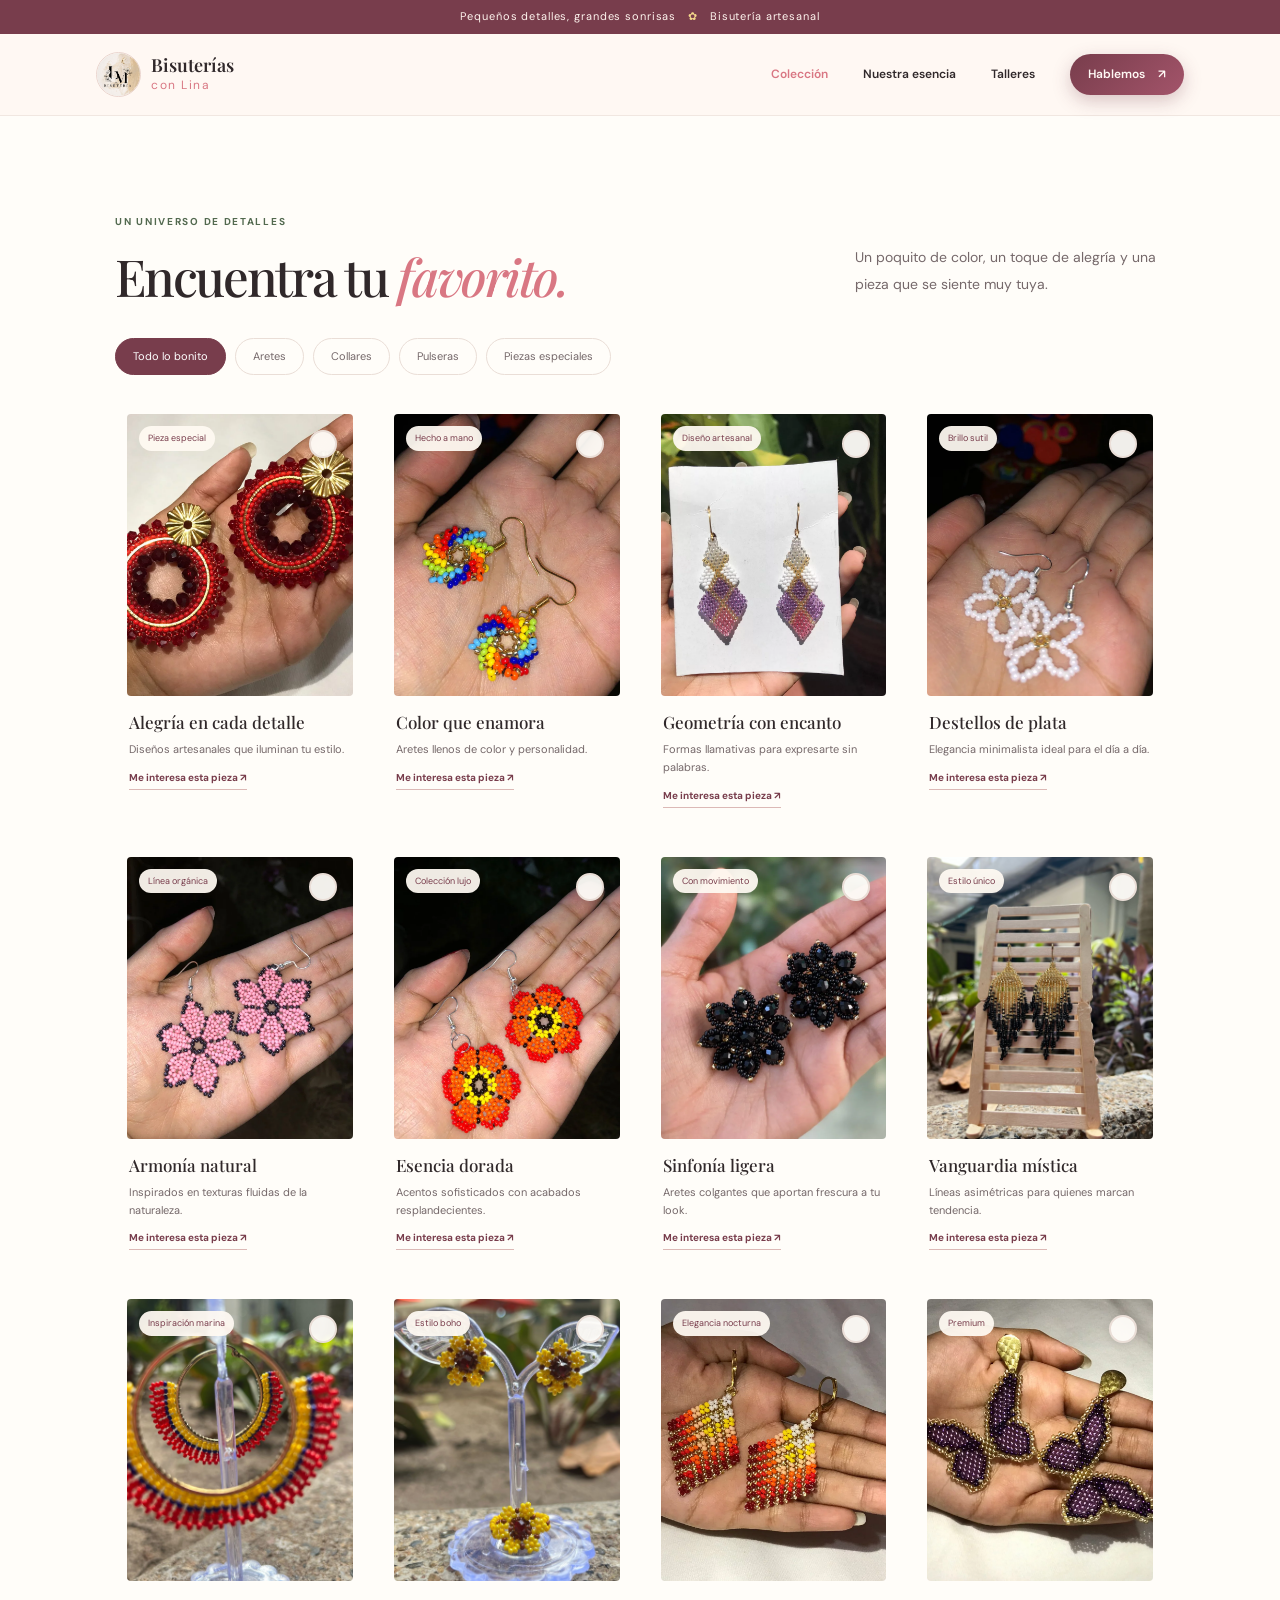
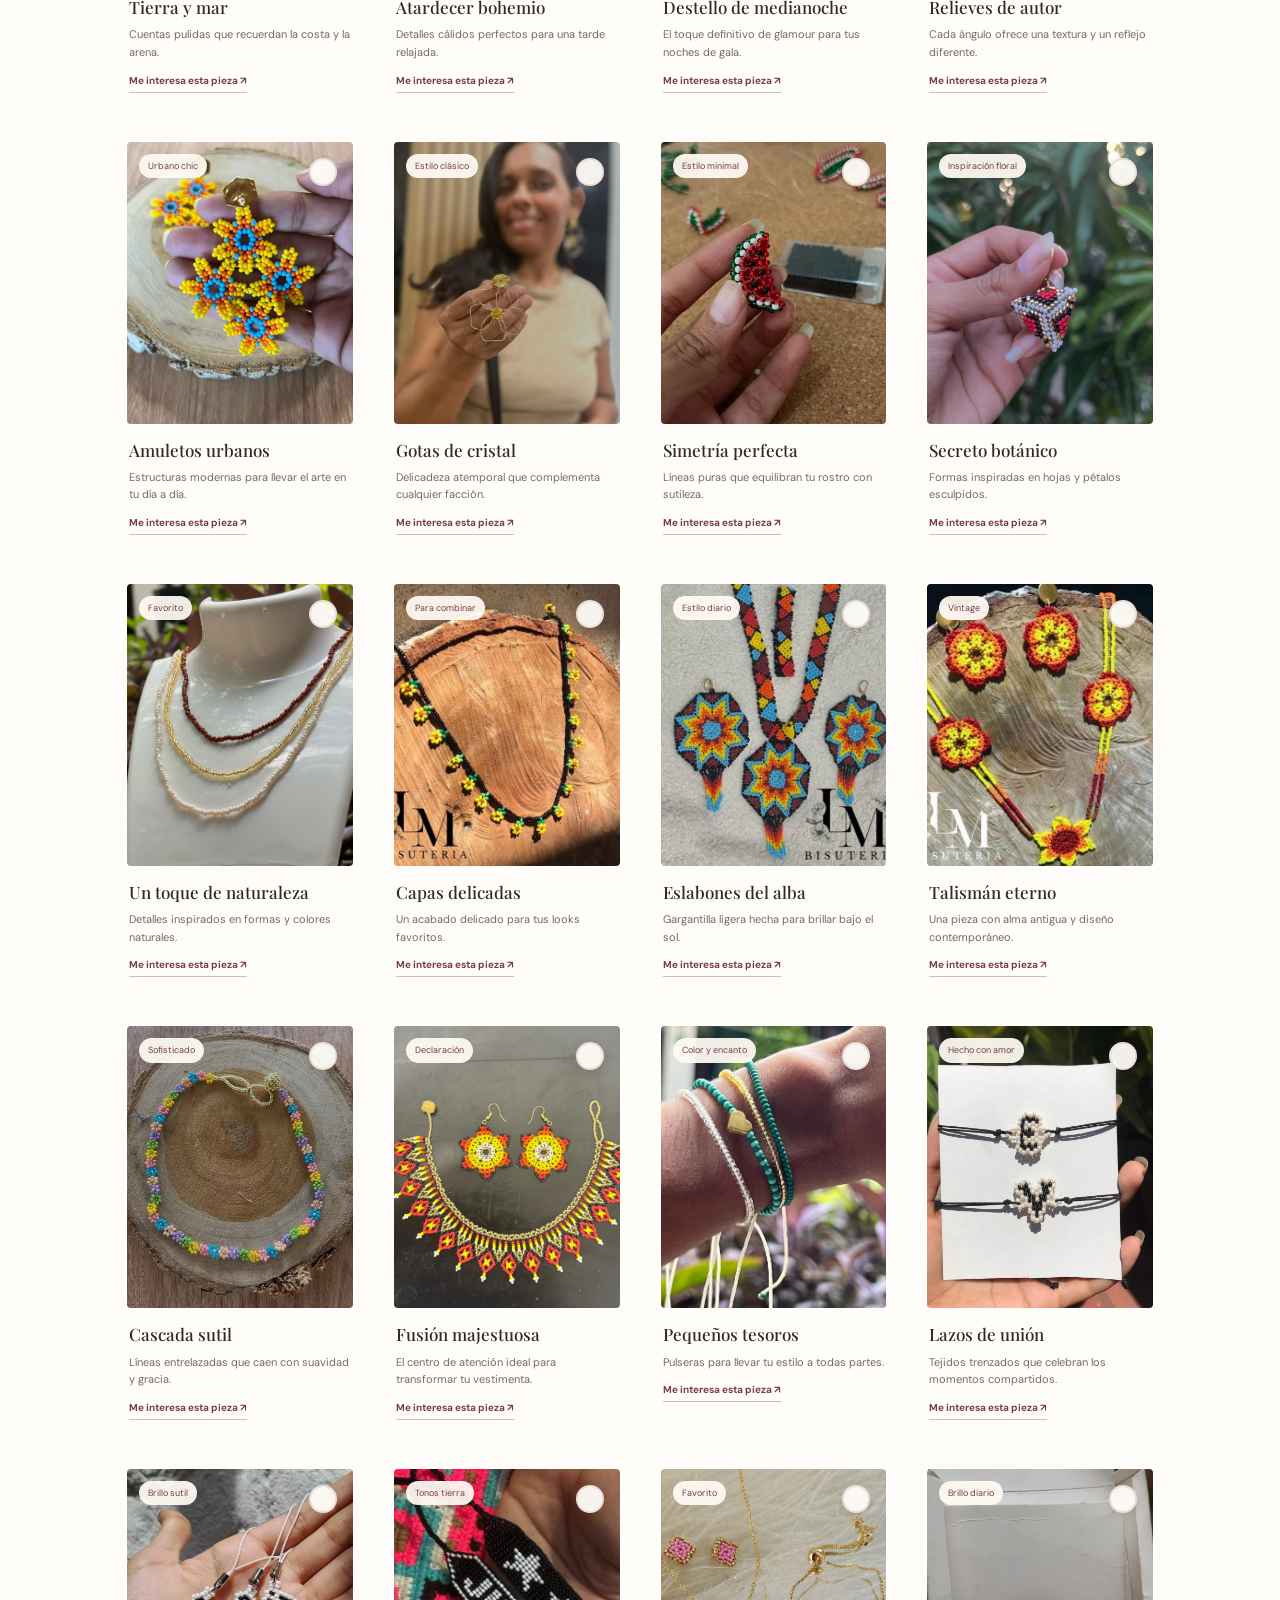
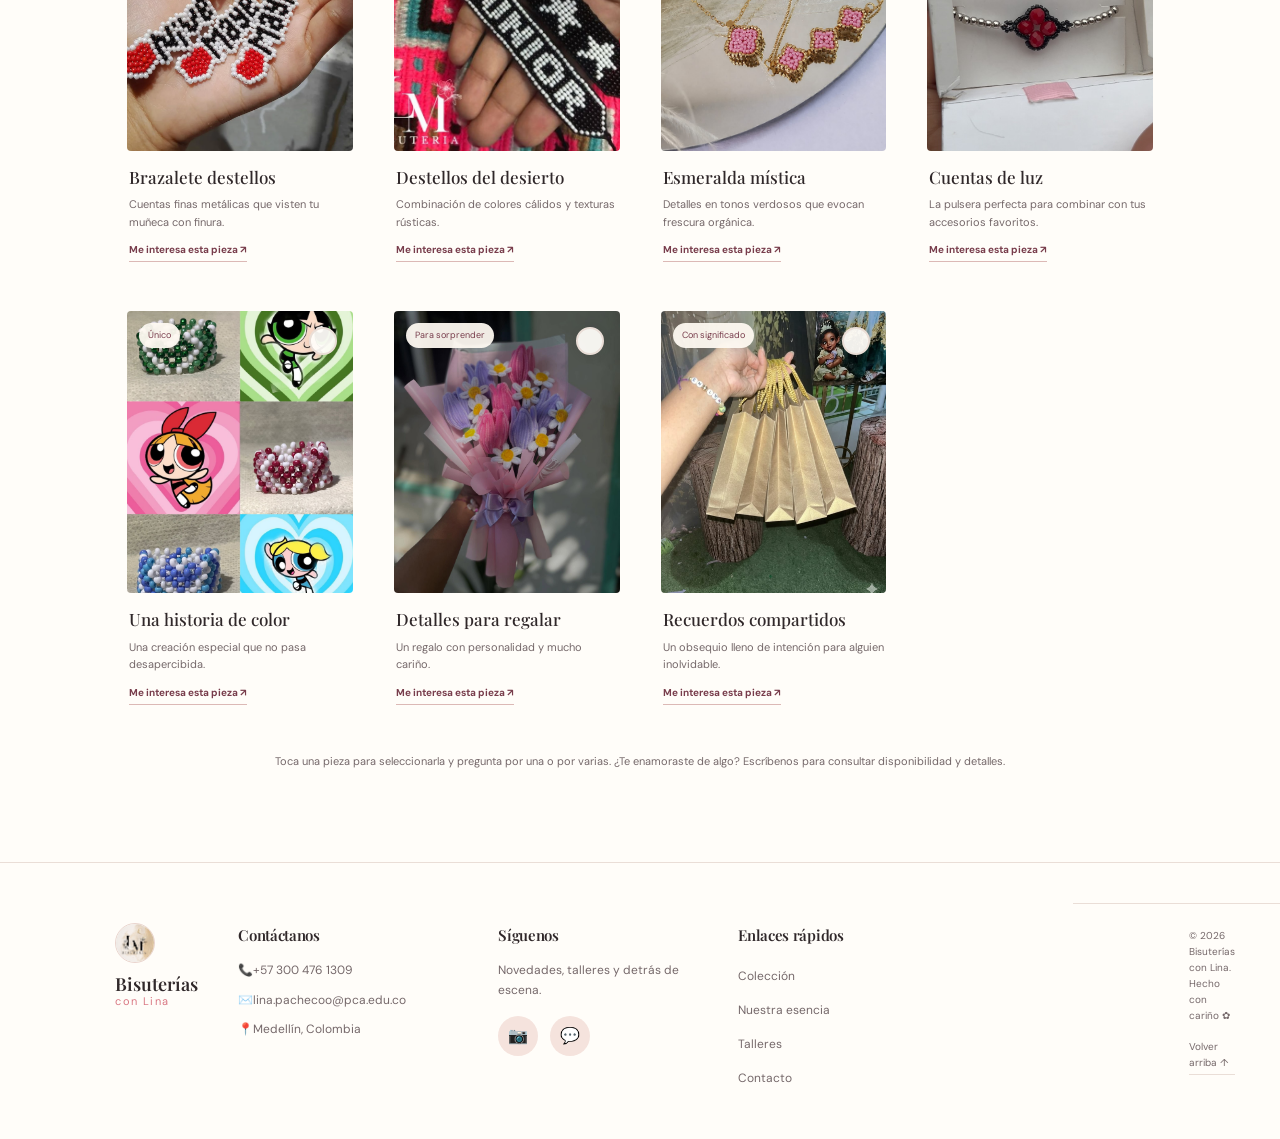
==== coleccion/index.html @ cf21b394 "Commit inicial limpio" ====
<!DOCTYPE html>
<html lang="es">
<head>
  <meta charset="UTF-8">
  <meta name="viewport" content="width=device-width, initial-scale=1.0">
  <meta name="theme-color" content="#fff8f3">
  <meta name="description" content="Bisutería artesanal llena de color, detalles únicos y piezas hechas con cariño.">
  <title>Colección | Bisuterías con Lina</title>
  <link rel="icon" href="/assets/img/mainicon.jpg" type="image/jpeg">
  <link rel="preconnect" href="https://fonts.googleapis.com">
  <link rel="preconnect" href="https://fonts.gstatic.com" crossorigin>
  <link href="https://fonts.googleapis.com/css2?family=DM+Sans:wght@400;500;600;700&family=Playfair+Display:wght@500;600;700&display=swap" rel="stylesheet">
  <link rel="stylesheet" href="/assets/css/styles.css">
  <script src="/assets/js/script.js" defer></script>
</head>
<body id="top">
  <div class="announcement">Pequeños detalles, grandes sonrisas <span>✿</span> Bisutería artesanal</div>
  <header class="site-header">
    <a class="brand" href="/" aria-label="Bisuterías con Lina, inicio">
      <img src="/assets/img/mainicon.jpg" alt="Logo de Bisuterías con Lina">
      <span><strong>Bisuterías</strong><em>con Lina</em></span>
    </a>
    <button class="menu-toggle" aria-label="Abrir menú" aria-expanded="false">☰</button>
    <nav class="navigation" aria-label="Navegación principal">
      <a href="/coleccion/" aria-current="page">Colección</a>
      <a href="/esencia/">Nuestra esencia</a>
      <a href="/talleres/">Talleres</a>
      <a class="nav-cta" href="/contacto/">Hablemos <span>↗</span></a>
    </nav>
  </header>
  <main>
    <section class="collection section-pad" id="coleccion">
      <div class="section-heading">
        <div><span class="eyebrow">Un universo de detalles</span><h2>Encuentra tu <span>favorito.</span></h2></div>
        <p>Un poquito de color, un toque de alegría y una pieza que se siente muy tuya.</p>
      </div>
      <div class="filters" role="group" aria-label="Filtrar productos">
        <button class="filter active" data-filter="todos" aria-pressed="true">Todo lo bonito</button>
        <button class="filter" data-filter="aretes" aria-pressed="false">Aretes</button>
        <button class="filter" data-filter="collares" aria-pressed="false">Collares</button>
        <button class="filter" data-filter="pulseras" aria-pressed="false">Pulseras</button>
        <button class="filter" data-filter="otros" aria-pressed="false">Piezas especiales</button>
      </div>
      <div class="product-grid" id="product-grid" aria-live="polite"></div>
      <p class="catalog-note">Toca una pieza para seleccionarla y pregunta por una o por varias. ¿Te enamoraste de algo? Escríbenos para consultar disponibilidad y detalles.</p>
    </section>
  </main>
  <div class="selection-bar" id="selection-bar" aria-hidden="true">
    <span class="selection-bar-count" id="selection-count">0 seleccionados</span>
    <div class="selection-actions">
      <button class="selection-clear" id="selection-clear" type="button">Limpiar</button>
      <a class="button button-whatsapp" id="selection-ask" href="#" target="_blank" rel="noopener noreferrer">Preguntar por WhatsApp ↗</a>
    </div>
  </div>
  <footer class="footer">
    <div class="footer-grid">
      <div class="footer-brand">
        <img src="/assets/img/mainicon.jpg" alt="Logo de Bisuterías con Lina">
        <span><strong>Bisuterías</strong><em>con Lina</em></span>
      </div>
      <div class="footer-contact">
        <h4>Contáctanos</h4>
        <p><span class="contact-icon">📞</span><a href="tel:+573004761309">+57 300 476 1309</a></p>
        <p><span class="contact-icon">✉️</span><a href="mailto:lina.pachecoo@pca.edu.co">lina.pachecoo@pca.edu.co</a></p>
        <p><span class="contact-icon">📍</span>Medellín, Colombia</p>
      </div>
      <div class="footer-social">
        <h4>Síguenos</h4>
        <p>Novedades, talleres y detrás de escena.</p>
        <div class="social-links">
          <a href="https://www.instagram.com/bisuterialm17" target="_blank" rel="noopener noreferrer" aria-label="Instagram">📷</a>
          <a href="https://wa.me/573004761309" target="_blank" rel="noopener noreferrer" aria-label="WhatsApp">💬</a>
        </div>
      </div>
      <div class="footer-links">
        <h4>Enlaces rápidos</h4>
        <ul>
          <li><a href="/coleccion/">Colección</a></li>
          <li><a href="/esencia/">Nuestra esencia</a></li>
          <li><a href="/talleres/">Talleres</a></li>
          <li><a href="/contacto/">Contacto</a></li>
        </ul>
      </div>
    </div>
    <div class="footer-copy">
      <p>© 2026 Bisuterías con Lina. Hecho con cariño ✿</p>
      <a href="#top" class="back-top">Volver arriba ↑</a>
    </div>
  </footer>
</body>
</html>
---- assets/css/styles.css ----
@import url('https://fonts.googleapis.com/css2?family=DM+Sans:wght@400;500;600;700&family=Playfair+Display:wght@500;600;700&display=swap');
:root{--cream:#fff8f3;--paper:#fffdf9;--rose:#f2c7c7;--pink:#d97783;--berry:#783d4c;--sage:#dce5d2;--green:#52694f;--ink:#30282a;--muted:#75686a;--yellow:#f4d88b;--line:#eaded7;--serif:"Playfair Display",Georgia,serif;--sans:"DM Sans",Arial,sans-serif}
*{box-sizing:border-box}html{scroll-behavior:smooth;scroll-padding-top:90px}body{margin:0;background:var(--cream);color:var(--ink);font-family:var(--sans);font-size:15px;line-height:1.6}a{color:inherit;text-decoration:none}button{font:inherit}.announcement{background:var(--berry);color:#fff5ef;text-align:center;padding:8px 16px;font-size:11px;letter-spacing:.08em}.announcement span{color:var(--yellow);margin:0 8px}.site-header{height:82px;padding:0 7.5%;display:flex;align-items:center;justify-content:space-between;background:rgba(255,248,243,.94);position:sticky;top:0;z-index:20;border-bottom:1px solid rgba(234,222,215,.65);backdrop-filter:blur(12px)}.brand{display:flex;align-items:center;gap:10px}.brand img{width:45px;height:45px;object-fit:cover;border-radius:50%;border:1px solid #ead5ce}.brand span{display:flex;flex-direction:column;line-height:1.05}.brand strong{font-family:var(--serif);font-size:18px;font-weight:600}.brand em{font-size:12px;color:var(--pink);letter-spacing:.13em;font-style:normal;margin-top:4px}.navigation{display:flex;align-items:center;gap:35px;font-size:12px;font-weight:600}.navigation>a:not(.nav-cta){transition:color .2s}.navigation>a:hover{color:var(--pink)}.nav-cta{background:#f5e3dd;border-radius:30px;padding:11px 18px}.nav-cta span{margin-left:10px}.menu-toggle{display:none;background:none;border:0;font-size:24px;color:var(--berry)}
.hero{padding:65px 9% 50px;min-height:590px;display:grid;grid-template-columns:1fr 1fr;align-items:center;gap:5%;position:relative;overflow:hidden;background:radial-gradient(ellipse at 80% 45%,#f8e4d9 0,transparent 38%),var(--cream)}.hero-copy{max-width:540px;z-index:2}.eyebrow{text-transform:uppercase;letter-spacing:.17em;font-size:10px;font-weight:700;color:var(--green);display:inline-flex;align-items:center;gap:9px}.eyebrow i{display:inline-block;width:7px;height:7px;border-radius:50%;background:var(--pink)}h1,h2{font-family:var(--serif);font-weight:500;letter-spacing:-.045em;line-height:1.06;margin:17px 0 20px}h1{font-size:clamp(48px,5.6vw,76px)}h1 span,h2 span{color:var(--pink);font-style:italic} .hero-copy>p,.section-heading>p,.story-copy p,.workshop-copy p,.contact>p{color:var(--muted);max-width:440px;font-size:14px;line-height:1.9}.hero-actions{display:flex;align-items:center;gap:24px;margin-top:28px;flex-wrap:wrap}.button{display:inline-flex;align-items:center;gap:20px;border:0;border-radius:5px;padding:14px 19px;font-size:11px;font-weight:700;letter-spacing:.02em;transition:transform .2s,box-shadow .2s}.button:hover{transform:translateY(-3px);box-shadow:0 9px 22px #6b39401b}.button-primary{background:var(--berry);color:#fff9f5}.button-primary span,.button-dark span{font-size:16px}.button-dark{background:var(--green);color:white}.text-link{font-size:11px;font-weight:700;border-bottom:1px solid #d5b5ac;padding:0 0 5px}.text-link span{margin-left:7px;color:var(--pink)}.hero-note{display:flex;align-items:center;gap:12px;margin-top:45px}.mini-avatars{display:flex;padding-left:5px}.mini-avatars img{width:34px;height:34px;border-radius:50%;object-fit:cover;border:2px solid var(--cream);margin-left:-5px}.hero-note span:last-child{display:flex;flex-direction:column}.hero-note strong{font-size:10px}.hero-note small{font-size:10px;color:var(--muted)}.hero-art{height:430px;position:relative;display:flex;align-items:center;justify-content:center}.hero-image-frame{height:390px;width:min(82%,360px);padding:11px;background:#fffdf9;box-shadow:0 25px 65px #783d4c20;transform:rotate(2deg);border-radius:48% 48% 5px 5px;position:relative;z-index:1}.hero-image{height:100%;width:100%;object-fit:cover;border-radius:48% 48% 3px 3px}.floating-note{position:absolute;display:flex;align-items:center;gap:10px;background:#fffdf9;padding:12px 16px;box-shadow:0 12px 30px #57313b14;border-radius:6px;z-index:3}.floating-note>span{font-size:24px;color:var(--pink)}.floating-note div{display:flex;flex-direction:column}.floating-note strong{font-family:var(--serif);font-size:13px}.floating-note small{font-size:9px;color:var(--muted)}.note-top{top:45px;left:0}.note-bottom{bottom:40px;right:-10px}.floating-note .sparkle{color:#b58b4a}.decor{position:absolute;color:#d89b9d;font-size:45px}.decor-one{right:1%;top:10px}.decor-two{left:2%;bottom:22px;color:#82957a;font-size:30px}.hero-bottom-label{grid-column:1/-1;border-top:1px solid var(--line);padding-top:20px;font-size:9px;letter-spacing:.16em;color:#99878a;display:flex;gap:16px;align-items:center}.hero-bottom-label span{color:var(--pink);font-size:16px}
.section-pad{padding:92px 9%}.collection{background:var(--paper)}.section-heading{display:flex;justify-content:space-between;align-items:end;gap:30px}.section-heading h2,.story h2,.workshop h2,.contact h2{font-size:clamp(36px,4vw,51px);margin-bottom:0}.section-heading>p{max-width:310px;margin-bottom:5px}.filters{display:flex;gap:9px;flex-wrap:wrap;margin:35px 0 27px}.filter{border:1px solid var(--line);background:transparent;border-radius:30px;padding:9px 17px;color:var(--muted);font-size:11px;cursor:pointer;transition:.2s}.filter:hover,.filter.active{background:var(--berry);border-color:var(--berry);color:white}.product-grid{display:grid;grid-template-columns:repeat(4,minmax(0,1fr));gap:25px 17px}.product-card{min-width:0;animation:fadeUp .45s both}.product-photo{position:relative;background:#f3e9e2;aspect-ratio:4/5;overflow:hidden;border-radius:4px}.product-photo img{width:100%;height:100%;object-fit:cover;transition:transform .5s}.product-card:hover .product-photo img{transform:scale(1.045)}.product-tag{position:absolute;top:12px;left:12px;background:#fffaf3eF;padding:5px 9px;border-radius:20px;font-size:9px;color:var(--berry)}.product-info{padding:13px 2px 0}.product-info h3{font-family:var(--serif);font-size:17px;font-weight:500;margin:0 0 5px}.product-info p{font-size:11px;color:var(--muted);margin:0;line-height:1.6}.product-link{display:inline-block;font-size:10px;font-weight:700;color:var(--berry);margin-top:11px;border-bottom:1px solid #dcb9b6;padding-bottom:3px}.catalog-note{text-align:center;font-size:11px;color:var(--muted);margin:36px 0 0}.story{display:grid;grid-template-columns:1fr 1fr;gap:10%;align-items:center;background:#f4e5df}.story-image{height:430px;position:relative;padding:0 28px 25px 0}.story-image:before{content:"";position:absolute;inset:25px 0 0 28px;border:1px solid #d4a8a1}.story-image img{width:100%;height:100%;object-fit:cover;position:relative;z-index:1;border-radius:3px}.story-copy{position:relative;padding:20px 0}.story-copy p{max-width:460px}.story-copy .button{margin-top:14px}.story-doodle{display:block;color:var(--pink);font-family:var(--serif);font-style:italic;font-size:18px;transform:rotate(-7deg);margin:24px 0 0 25px}.workshop{background:var(--cream);padding-top:80px;padding-bottom:80px}.workshop-card{background:#e1e8d9;display:grid;grid-template-columns:1.1fr .9fr;align-items:center;min-height:350px;overflow:hidden;border-radius:5px}.workshop-copy{padding:45px 8%}.workshop-copy h2{font-size:clamp(34px,3.5vw,46px)}.workshop-copy p{max-width:410px}.workshop-copy .button{margin-top:13px}.workshop-card>img{width:100%;height:100%;max-height:390px;object-fit:cover}.contact{text-align:center;background:#f8e9e4;position:relative;overflow:hidden}.contact h2{margin:16px 0}.contact>p{margin:0 auto 24px;max-width:460px}.contact-flower{position:absolute;left:10%;top:22%;font-size:80px;color:#e7c6bf;transform:rotate(-18deg)}.contact:after{content:"✳";position:absolute;right:10%;bottom:10%;font-size:70px;color:#e4c7a3}.contact-button{position:relative;z-index:1}.contact-hint{display:block;color:#927e7d;font-size:10px;margin-top:14px}.contact-hint code{background:#fff5f0;padding:2px 4px;border-radius:3px}.footer{padding:25px 9%;display:flex;align-items:center;justify-content:space-between;gap:20px;background:var(--paper)}.footer-brand img{width:37px;height:37px}.footer-brand strong{font-size:15px}.footer-brand em{font-size:10px}.footer p,.back-top{font-size:10px;color:var(--muted)}.back-top{border-bottom:1px solid var(--line);padding-bottom:3px}
@keyframes fadeUp{from{opacity:0;transform:translateY(10px)}to{opacity:1;transform:translateY(0)}}@media(min-width:1400px){.hero,.section-pad{padding-left:max(9%,calc((100% - 1180px)/2));padding-right:max(9%,calc((100% - 1180px)/2))}}@media(max-width:900px){.site-header{padding:0 5%}.navigation{gap:19px}.hero{padding-left:6%;padding-right:6%;gap:2%}.hero-art{height:390px}.hero-image-frame{height:345px}.note-top{left:-12px}.note-bottom{right:-10px}.section-pad{padding:75px 6%}.product-grid{grid-template-columns:repeat(3,minmax(0,1fr))}.story{gap:7%}.story-image{height:380px}.hero-bottom-label{font-size:8px}}@media(max-width:650px){.announcement{font-size:9px}.site-header{height:70px}.brand img{width:40px;height:40px}.brand strong{font-size:16px}.menu-toggle{display:block;cursor:pointer}.navigation{display:none;position:absolute;left:0;right:0;top:70px;background:var(--cream);padding:20px 6% 24px;flex-direction:column;align-items:stretch;gap:17px;border-bottom:1px solid var(--line);box-shadow:0 15px 20px #43242b0a}.navigation.open{display:flex}.nav-cta{text-align:center}.hero{grid-template-columns:1fr;padding:48px 7% 35px;gap:12px}.hero-copy{max-width:none}.hero h1{font-size:56px}.hero-copy>p{font-size:13px}.hero-actions{gap:17px}.hero-note{margin-top:28px}.hero-art{height:355px;margin:0 5%}.hero-image-frame{width:75%;height:320px}.note-top{left:-15px;top:24px}.note-bottom{right:-17px;bottom:23px}.floating-note{padding:9px 11px}.floating-note strong{font-size:11px}.floating-note small{font-size:8px}.decor-one{right:-4%;top:0}.hero-bottom-label{gap:8px;font-size:7px;letter-spacing:.1em}.section-pad{padding:62px 6%}.section-heading{align-items:start;flex-direction:column;gap:12px}.section-heading h2,.story h2,.workshop h2,.contact h2{font-size:39px}.section-heading>p{margin:0}.filters{gap:7px;margin:26px 0 20px}.filter{padding:8px 12px;font-size:10px}.product-grid{grid-template-columns:repeat(2,minmax(0,1fr));gap:23px 13px}.product-info h3{font-size:16px}.product-info p{font-size:10px}.product-photo{aspect-ratio:3/4}.story{grid-template-columns:1fr;gap:30px}.story-image{height:330px;margin-right:12px}.story-copy{padding:0 3px}.story-copy p{font-size:13px}.workshop{padding-top:55px;padding-bottom:55px}.workshop-card{grid-template-columns:1fr}.workshop-copy{padding:35px 8%}.workshop-card>img{height:240px;max-height:none;grid-row:1}.contact-flower{left:-3%;top:10%;font-size:52px}.contact:after{right:-3%;bottom:4%;font-size:46px}.footer{padding:24px 6%;flex-wrap:wrap}.footer p{order:3;width:100%;margin:0}.contact-hint{max-width:280px;margin:14px auto 0}}@media(prefers-reduced-motion:reduce){*,*:before,*:after{scroll-behavior:auto!important;animation-duration:.01ms!important;transition-duration:.01ms!important}}

/* Navegación multipágina y secciones complementarias */
.navigation a[aria-current="page"]{color:var(--pink)}
.home-directory{background:var(--paper)}
.directory-grid{display:grid;grid-template-columns:repeat(3,minmax(0,1fr));gap:18px;margin-top:30px}
.directory-card{display:block;border:1px solid var(--line);background:#fffdf9;padding:25px 23px;border-radius:4px;transition:transform .2s,box-shadow .2s}
.directory-card:hover{transform:translateY(-3px);box-shadow:0 12px 28px #783d4c12}
.directory-card>span{font-size:10px;text-transform:uppercase;letter-spacing:.12em;color:var(--pink);font-weight:700}
.directory-card h3{font-family:var(--serif);font-size:22px;font-weight:500;margin:13px 0 8px}
.directory-card p{font-size:12px;color:var(--muted);line-height:1.8}
.directory-card b{display:inline-block;font-size:11px;color:var(--berry);margin-top:7px}
.essence-details{background:var(--paper)}
.workshop-details{background:var(--paper)}
.workshop-details>.button{margin-top:30px}
.contact-options{background:var(--cream)}
@media(max-width:650px){.directory-grid{grid-template-columns:1fr}.directory-card{padding:22px}.home-directory .section-heading{margin-bottom:8px}}

/* ==========================================================================
   CTAs MÁS LLAMATIVOS (botones de contacto / conversión)
   ========================================================================== */
.button{transition:transform .25s,box-shadow .25s,filter .25s}
.button:hover{transform:translateY(-3px)}
.button-primary{background:linear-gradient(135deg,var(--berry) 0%,#a3546a 100%);box-shadow:0 8px 22px rgba(120,61,76,.30)}
.button-primary:hover{box-shadow:0 14px 32px rgba(120,61,76,.42)}
.button-dark{background:linear-gradient(135deg,var(--green) 0%,#3f5240 100%);box-shadow:0 8px 22px rgba(82,105,79,.30)}
.button-dark:hover{box-shadow:0 14px 32px rgba(82,105,79,.42)}
.nav-cta{background:linear-gradient(135deg,var(--berry) 0%,#a3546a 100%);color:#fff9f5;box-shadow:0 6px 18px rgba(120,61,76,.28)}
.navigation a.nav-cta:hover{color:#fff9f5}
.nav-cta:hover{transform:translateY(-2px);box-shadow:0 10px 24px rgba(120,61,76,.38)}
.button-whatsapp{background:linear-gradient(135deg,#25D366 0%,#128C7E 100%);color:#fff;border-radius:999px;box-shadow:0 8px 22px rgba(18,140,126,.35);animation:pulseCta 2.4s infinite}
.button-whatsapp:hover{color:#fff;transform:translateY(-3px);box-shadow:0 14px 34px rgba(18,140,126,.5);animation:none}
.button-whatsapp span{font-size:16px}
@keyframes pulseCta{0%{box-shadow:0 8px 22px rgba(18,140,126,.35),0 0 0 0 rgba(37,211,102,.45)}70%{box-shadow:0 8px 22px rgba(18,140,126,.35),0 0 0 16px rgba(37,211,102,0)}100%{box-shadow:0 8px 22px rgba(18,140,126,.35),0 0 0 0 rgba(37,211,102,0)}}

/* ==========================================================================
   SELECCIÓN DE PRODUCTOS
   ========================================================================== */
/* ==========================================================================
   SELECCIÓN DE PRODUCTOS (Versión Limpia y Corregida)
   ========================================================================== */

/* 1. Estado Base de la Tarjeta */
.product-card {
  position: relative;
  cursor: pointer;
  border-radius: 8px;
  outline: none;
  background: transparent;             /* Por defecto es transparente */
  padding: 12px;                       /* ¡AQUÍ ESTÁ EL TRUCO! Añadimos espacio interno base */
  transition: transform .2s, box-shadow .2s, background-color .2s;
}

/* Efecto sutil al pasar el mouse por encima */
.product-card:hover {
  transform: translateY(-4px);
}

/* Accesibilidad al usar el teclado */
.product-card:focus-visible {
  box-shadow: 0 0 0 3px rgba(217,119,131,.5);
}

/* 2. Estado SELECCIONADO (Cuando se marca el recuadro blanco) */
.product-card.selected {
  background: #ffffff;                 /* Fondo blanco limpio al seleccionar */
  box-shadow: 0 12px 28px rgba(120, 61, 76, 0.12); /* Sombra suave para que flote */
}

/* Ajustes visuales de los textos internos cuando la card está seleccionada */
.product-card.selected .product-info h3 {
  color: var(--berry);
}

/* 3. Ajuste de imágenes internas para que no se desborden con el padding */
.product-card.selected .product-photo {
  box-shadow: inset 0 0 0 1px rgba(120, 61, 76, 0.1); /* Borde interno muy sutil opcional */
}

.product-card.selected .product-photo img {
  transform: scale(1.025);             /* Un zoom un poco más sutil que antes */
}

/* 4. Checkmark (El círculo de selección) */
.select-check {
  position: absolute;
  top: 16px;                           /* Lo bajamos un poquito por el nuevo padding */
  right: 16px;                         /* Lo movemos a la izquierda por el nuevo padding */
  width: 28px;
  height: 28px;
  border-radius: 50%;
  background: rgba(255,253,249,.94);
  border: 2px solid var(--line);
  display: flex;
  align-items: center;
  justify-content: center;
  color: transparent;
  font-size: 15px;
  font-weight: 700;
  transition: all .2s;
  z-index: 4;
  box-shadow: 0 2px 8px rgba(48,40,42,.12);
}

.product-card.selected .select-check {
  background: var(--berry);
  border-color: var(--berry);
  color: #fff9f5;
}

.selection-bar{position:fixed;left:50%;bottom:22px;transform:translate(-50%,140%);width:min(680px,calc(100% - 32px));background:var(--ink);color:#fff9f5;border-radius:44px;padding:12px 12px 12px 24px;display:flex;align-items:center;justify-content:space-between;gap:16px;box-shadow:0 18px 45px rgba(48,40,42,.4);z-index:60;visibility:hidden;transition:transform .4s cubic-bezier(.22,.9,.3,1),visibility 0s .4s}
.selection-bar.visible{transform:translate(-50%,0);visibility:visible;transition:transform .4s cubic-bezier(.22,.9,.3,1),visibility 0s 0s}
.selection-bar-count{font-size:13px;font-weight:600;line-height:1.3}
.selection-bar-count b{color:var(--yellow);font-size:15px}
.selection-actions{display:flex;align-items:center;gap:12px}
.selection-clear{background:transparent;border:0;color:#cdb9bc;font-size:11px;cursor:pointer;text-decoration:underline;text-underline-offset:3px;padding:15px}
.selection-clear:hover{color:#fff9f5}
.selection-bar .button-whatsapp{padding:12px 20px;font-size:12px;white-space:nowrap}
@media(max-width:650px){.selection-bar{flex-direction:column;align-items:stretch;padding:16px;border-radius:20px;bottom:12px;width:calc(100% - 24px)}.selection-actions{flex-direction:column;gap:10px}.selection-bar .button-whatsapp{justify-content:center}.selection-clear{align-self:center}.select-check{width:24px;height:24px;font-size:13px}}


/* ==========================================================================
   GALERÍA COVERFLOW — PÁGINA NUESTRA ESENCIA
   Mantiene la paleta crema, rosa, berry y verde de la marca.
   ========================================================================== */
.essence-gallery {
  min-width: 0;
  display: flex;
  align-items: center;
  justify-content: center;
  position: relative;
  padding: 28px 0 38px;
}
.coverflow {
  --coverflow-height: 430px;
  width: 100%;
  max-width: 570px;
  height: var(--coverflow-height);
  position: relative;
  perspective: 1200px;
  isolation: isolate;
}
.coverflow-track {
  position: absolute;
  inset: 0;
  transform-style: preserve-3d;
}
.coverflow-slide {
  position: absolute;
  left: 50%;
  top: 50%;
  width: min(62%, 300px);
  height: 82%;
  margin: 0;
  padding: 9px;
  border: 1px solid rgba(120,61,76,.12);
  border-radius: 7px;
  background: var(--paper);
  box-shadow: 0 18px 42px rgba(72,42,48,.16);
  overflow: hidden;
  opacity: 0;
  transform: translate(-50%,-50%) scale(.68);
  transform-origin: center;
  transition: transform .72s cubic-bezier(.2,.75,.25,1), opacity .55s ease, filter .55s ease, box-shadow .55s ease;
  pointer-events: none;
  will-change: transform, opacity;
}
.coverflow-slide img {
  display: block;
  width: 100%;
  height: 100%;
  object-fit: cover;
  border-radius: 3px;
}
.coverflow-slide.is-active {
  z-index: 5;
  opacity: 1;
  transform: translate(-50%,-50%) translateZ(90px) scale(1);
  filter: saturate(1);
  box-shadow: 0 25px 60px rgba(72,42,48,.23);
}
.coverflow-slide.is-prev {
  z-index: 4;
  opacity: .66;
  transform: translate(-50%,-50%) translateX(-65%) translateZ(-90px) rotateY(27deg) scale(.78);
  filter: saturate(.78);
}
.coverflow-slide.is-next {
  z-index: 4;
  opacity: .66;
  transform: translate(-50%,-50%) translateX(65%) translateZ(-90px) rotateY(-27deg) scale(.78);
  filter: saturate(.78);
}
.coverflow-slide.is-hidden-left {
  z-index: 1;
  opacity: 0;
  transform: translate(-50%,-50%) translateX(-105%) translateZ(-180px) rotateY(38deg) scale(.58);
}
.coverflow-slide.is-hidden-right {
  z-index: 1;
  opacity: 0;
  transform: translate(-50%,-50%) translateX(105%) translateZ(-180px) rotateY(-38deg) scale(.58);
}
.coverflow-arrow {
  position: absolute;
  z-index: 8;
  top: 46%;
  width: 44px;
  height: 44px;
  border: 1px solid rgba(120,61,76,.16);
  border-radius: 50%;
  background: rgba(255,253,249,.94);
  color: var(--berry);
  font-family: var(--serif);
  font-size: 30px;
  line-height: 1;
  cursor: pointer;
  box-shadow: 0 8px 24px rgba(72,42,48,.12);
  transition: transform .2s, background .2s, color .2s;
}
.coverflow-arrow:hover {
  transform: scale(1.08);
  background: var(--berry);
  color: white;
}
.coverflow-prev { left: 1%; }
.coverflow-next { right: 1%; }
.coverflow-pagination {
  position: absolute;
  z-index: 9;
  bottom: 28px;
  left: 50%;
  display: flex;
  gap: 8px;
  transform: translateX(-50%);
}
.coverflow-pagination button {
  width: 7px;
  height: 7px;
  padding: 0;
  border: 0;
  border-radius: 50px;
  background: #d9b9b5;
  cursor: pointer;
  transition: width .25s, background .25s;
}
.coverflow-pagination button[aria-current="true"] {
  width: 23px;
  background: var(--berry);
}
.coverflow-caption {
  position: absolute;
  z-index: 7;
  bottom: -3px;
  left: 50%;
  width: max-content;
  max-width: 90%;
  transform: translateX(-50%);
  color: var(--muted);
  font-family: var(--serif);
  font-size: 13px;
  font-style: italic;
  letter-spacing: .02em;
}
.coverflow-caption span { color: var(--pink); }
.essence-manifesto {
  position: relative;
  max-width: 850px;
  margin: 76px auto 0;
  padding: 48px clamp(24px,6vw,70px);
  overflow: hidden;
  text-align: center;
  background: linear-gradient(135deg,#fff8f3 0%,#f8e9e4 55%,#f2e9df 100%);
  border: 1px solid rgba(217,119,131,.18);
  border-radius: 8px;
}
.essence-manifesto:before,
.essence-manifesto:after {
  content: "✧";
  position: absolute;
  color: #d9b3a5;
  font-size: 48px;
  opacity: .65;
}
.essence-manifesto:before { top: 17px; left: 25px; }
.essence-manifesto:after { right: 27px; bottom: 12px; color: #9aaa8e; }
.manifesto-flower {
  display: block;
  margin-bottom: 8px;
  color: var(--pink);
  font-size: 27px;
}
.essence-manifesto h2 {
  max-width: 650px;
  margin: 14px auto 18px;
  font-size: clamp(30px,4vw,43px);
}
.essence-manifesto p {
  max-width: 650px;
  margin: 0 auto 12px;
  color: var(--muted);
  font-size: 13px;
  line-height: 1.95;
}
.manifesto-signature {
  margin-top: 22px;
  color: var(--berry);
  font-family: var(--serif);
  font-size: 19px;
  font-style: italic;
}
.manifesto-signature span { color: var(--pink); }
@media(max-width:900px) {
  .coverflow { --coverflow-height: 390px; }
  .coverflow-slide { width: 64%; }
}
@media(max-width:650px) {
  .essence-gallery { padding: 4px 0 32px; margin: 0 -8px; }
  .coverflow { --coverflow-height: 350px; }
  .coverflow-slide { width: 67%; height: 79%; padding: 7px; }
  .coverflow-slide.is-prev { transform: translate(-50%,-50%) translateX(-52%) translateZ(-85px) rotateY(25deg) scale(.75); }
  .coverflow-slide.is-next { transform: translate(-50%,-50%) translateX(52%) translateZ(-85px) rotateY(-25deg) scale(.75); }
  .coverflow-arrow { width: 36px; height: 36px; font-size: 25px; }
  .coverflow-prev { left: 0; }
  .coverflow-next { right: 0; }
  .coverflow-pagination { bottom: 24px; }
  .coverflow-caption { bottom: -5px; font-size: 12px; }
  .essence-manifesto { margin-top: 55px; padding: 38px 22px; }
  .essence-manifesto:before { top: 9px; left: 12px; font-size: 34px; }
  .essence-manifesto:after { right: 13px; bottom: 5px; font-size: 34px; }
}
@media(prefers-reduced-motion:reduce) {
  .coverflow-slide,.coverflow-arrow,.coverflow-pagination button { transition: none !important; }
}
/* ==========================================================================
   PIE DE PÁGINA COMPLETO — TODAS LAS PÁGINAS
   ========================================================================== */
.footer { padding: 0; background: var(--paper); border-top: 1px solid var(--line); }
.footer-grid { display: grid; grid-template-columns: 1fr 220px 200px 200px; gap: 40px; padding: 60px 9% 40px; align-items: start; }
.footer-brand { display: flex; flex-direction: column; align-items: flex-start; gap: 12px; }
.footer-brand img { width: 40px; height: 40px; object-fit: cover; border-radius: 50%; border: 1px solid #ead5ce; }
.footer-brand span { display: flex; flex-direction: column; line-height: 1.05; }
.footer-brand strong { font-family: var(--serif); font-size: 18px; font-weight: 600; color: var(--ink); }
.footer-brand em { font-size: 11px; color: var(--pink); letter-spacing: 0.13em; font-style: normal; margin-top: 2px; }
.footer-contact h4 { font-family: var(--serif); font-size: 15px; font-weight: 600; color: var(--ink); margin: 0 0 14px; letter-spacing: -0.02em; }
.footer-contact p { margin: 0 0 10px; font-size: 12px; color: var(--muted); line-height: 1.6; }
.footer-contact a { color: var(--muted); text-decoration: none; transition: color 0.2s; }
.footer-contact a:hover { color: var(--pink); }
.footer-social h4 { font-family: var(--serif); font-size: 15px; font-weight: 600; color: var(--ink); margin: 0 0 14px; letter-spacing: -0.02em; }
.footer-social p { margin: 0 0 16px; font-size: 12px; color: var(--muted); line-height: 1.6; }
.social-links { display: flex; gap: 12px; }
.social-links a { display: flex; align-items: center; justify-content: center; width: 40px; height: 40px; background: #f5e3dd; border-radius: 50%; color: var(--berry); font-size: 16px; text-decoration: none; transition: transform 0.2s, background 0.2s, color 0.2s; }
.social-links a:hover { background: var(--berry); color: #fff; transform: translateY(-3px); }
.footer-links h4 { font-family: var(--serif); font-size: 15px; font-weight: 600; color: var(--ink); margin: 0 0 16px; letter-spacing: -0.02em; }
.footer-links ul { list-style: none; padding: 0; margin: 0; }
.footer-links li { margin: 0 0 10px; }
.footer-links a { font-size: 12px; color: var(--muted); text-decoration: none; transition: color 0.2s; }
.footer-links a:hover { color: var(--pink); }
.footer-copy { border-top: 1px solid var(--line); padding: 24px 9%; display: flex; justify-content: space-between; align-items: center; flex-wrap: wrap; gap: 15px; }
.footer-copy p { margin: 0; font-size: 10px; color: var(--muted); }
.back-top { font-size: 10px; color: var(--muted); text-decoration: none; border-bottom: 1px solid var(--line); padding-bottom: 3px; transition: color 0.2s; }
.back-top:hover { color: var(--pink); }
/* ==========================================================================
   GALERÍA ESENCIA 1-7 — PÁGINA NUESTRA ESENCIA
   ========================================================================== */
.essence-photos { padding: 70px 9%; background: var(--cream); }
.essence-photos .section-heading { text-align: center; margin-bottom: 45px; }
.essence-photos .section-heading > div { justify-content: center; flex-direction: column; gap: 12px; align-items: center; }
.essence-grid { display: grid; grid-template-columns: repeat(3, 1fr); gap: 20px; }
.essence-figure { margin: 0; position: relative; overflow: hidden; border-radius: 8px; background: var(--paper); border: 1px solid var(--line); box-shadow: 0 4px 12px rgba(72, 42, 48, 0.08); transition: transform 0.3s ease, box-shadow 0.3s ease; }
.essence-figure:hover { transform: translateY(-5px); box-shadow: 0 12px 28px rgba(72, 42, 48, 0.15); }
.essence-figure img { width: 100%; height: 100%; object-fit: cover; aspect-ratio: 4/5; display: block; transition: transform 0.5s ease; }
.essence-figure:hover img { transform: scale(1.04); }
.essence-caption { position: absolute; bottom: 0; left: 0; right: 0; background: linear-gradient(transparent, rgba(48, 40, 42, 0.75)); color: #fff; padding: 16px 14px 12px; font-size: 11px; font-family: var(--serif); font-style: italic; line-height: 1.4; opacity: 0; transition: opacity 0.3s ease; }
.essence-figure:hover .essence-caption { opacity: 1; }
/* ==========================================================================
   PÁGINA TALLERES — REORGANIZACIÓN CREATIVA
   ========================================================================== */
.taller-hero { display: grid; grid-template-columns: 1fr 1fr; gap: 60px; align-items: center; background: var(--cream); padding: 80px 9%; }
.taller-copy { max-width: 500px; }
.taller-copy .eyebrow { color: var(--green); }
.taller-copy h2 { font-size: clamp(34px, 3.5vw, 48px); margin-bottom: 18px; }
.taller-copy p { color: var(--muted); font-size: 14px; line-height: 1.9; margin-bottom: 24px; }
.taller-main-image { position: relative; border-radius: 12px; overflow: hidden; box-shadow: 0 20px 50px rgba(72, 42, 48, 0.16); border: 1px solid var(--line); aspect-ratio: 4/5; }
.taller-main-image img { width: 100%; height: 100%; object-fit: cover; display: block; transition: transform 0.6s ease; }
.taller-main-image:hover img { transform: scale(1.03); }
.taller-label { position: absolute; top: 20px; left: 20px; background: rgba(255, 255, 255, 0.92); padding: 10px 16px; border-radius: 30px; font-size: 11px; font-weight: 700; color: var(--berry); letter-spacing: 0.1em; text-transform: uppercase; box-shadow: 0 4px 12px rgba(0, 0, 0, 0.08); }
.taller-galeria { padding: 70px 9% 90px; background: var(--paper); }
.taller-galeria .section-heading { text-align: center; margin-bottom: 45px; }
.taller-galeria .section-heading > div { justify-content: center; flex-direction: column; gap: 12px; align-items: center; }
.taller-grid { display: grid; grid-template-columns: repeat(3, 1fr); gap: 16px; }
.taller-card { position: relative; border-radius: 8px; overflow: hidden; background: var(--paper); border: 1px solid var(--line); aspect-ratio: 1; transition: transform 0.3s ease, box-shadow 0.3s ease; }
.taller-card:hover { transform: translateY(-4px); box-shadow: 0 12px 28px rgba(72, 42, 48, 0.12); }
.taller-card img { width: 100%; height: 100%; object-fit: cover; display: block; transition: transform 0.5s ease; }
.taller-card:hover img { transform: scale(1.05); }
.taller-card:nth-child(3) { grid-row: span 2; }
.taller-card:nth-child(6) { grid-row: span 2; }
/* Responsive — Pie de página, esencia y talleres */
@media (max-width: 900px) {
  .footer-grid { grid-template-columns: 1fr 1fr; gap: 30px; padding: 50px 6% 30px; }
  .essence-photos { padding: 55px 6%; }
  .essence-grid { grid-template-columns: repeat(2, 1fr); gap: 16px; }
  .taller-hero { grid-template-columns: 1fr; gap: 40px; padding: 60px 6%; }
  .taller-copy { max-width: none; }
  .taller-main-image { order: -1; max-height: 450px; }
  .taller-galeria { padding: 55px 6% 70px; }
  .taller-grid { grid-template-columns: repeat(2, 1fr); gap: 12px; }
}
@media (max-width: 650px) {
  .footer-grid { grid-template-columns: 1fr; gap: 30px; padding: 45px 6% 25px; }
  .footer-contact, .footer-social, .footer-links { border-bottom: 1px solid var(--line); padding-bottom: 20px; }
  .footer-contact:last-child, .footer-social:last-child, .footer-links:last-child { border-bottom: none; padding-bottom: 0; }
  .footer-copy { flex-direction: column; text-align: center; padding: 20px 6%; }
  .essence-photos { padding: 45px 6%; }
  .essence-grid { grid-template-columns: 1fr; gap: 14px; }
  .essence-caption { font-size: 10px; padding: 12px 10px 10px; }
  .taller-hero { padding: 45px 6% 35px; gap: 30px; }
  .taller-copy h2 { font-size: 36px; }
  .taller-main-image { max-height: 380px; }
  .taller-galeria { padding: 45px 6% 60px; }
  .taller-grid { grid-template-columns: 1fr; gap: 12px; }
  .taller-card:nth-child(3), .taller-card:nth-child(6) { grid-row: span 1; }
}
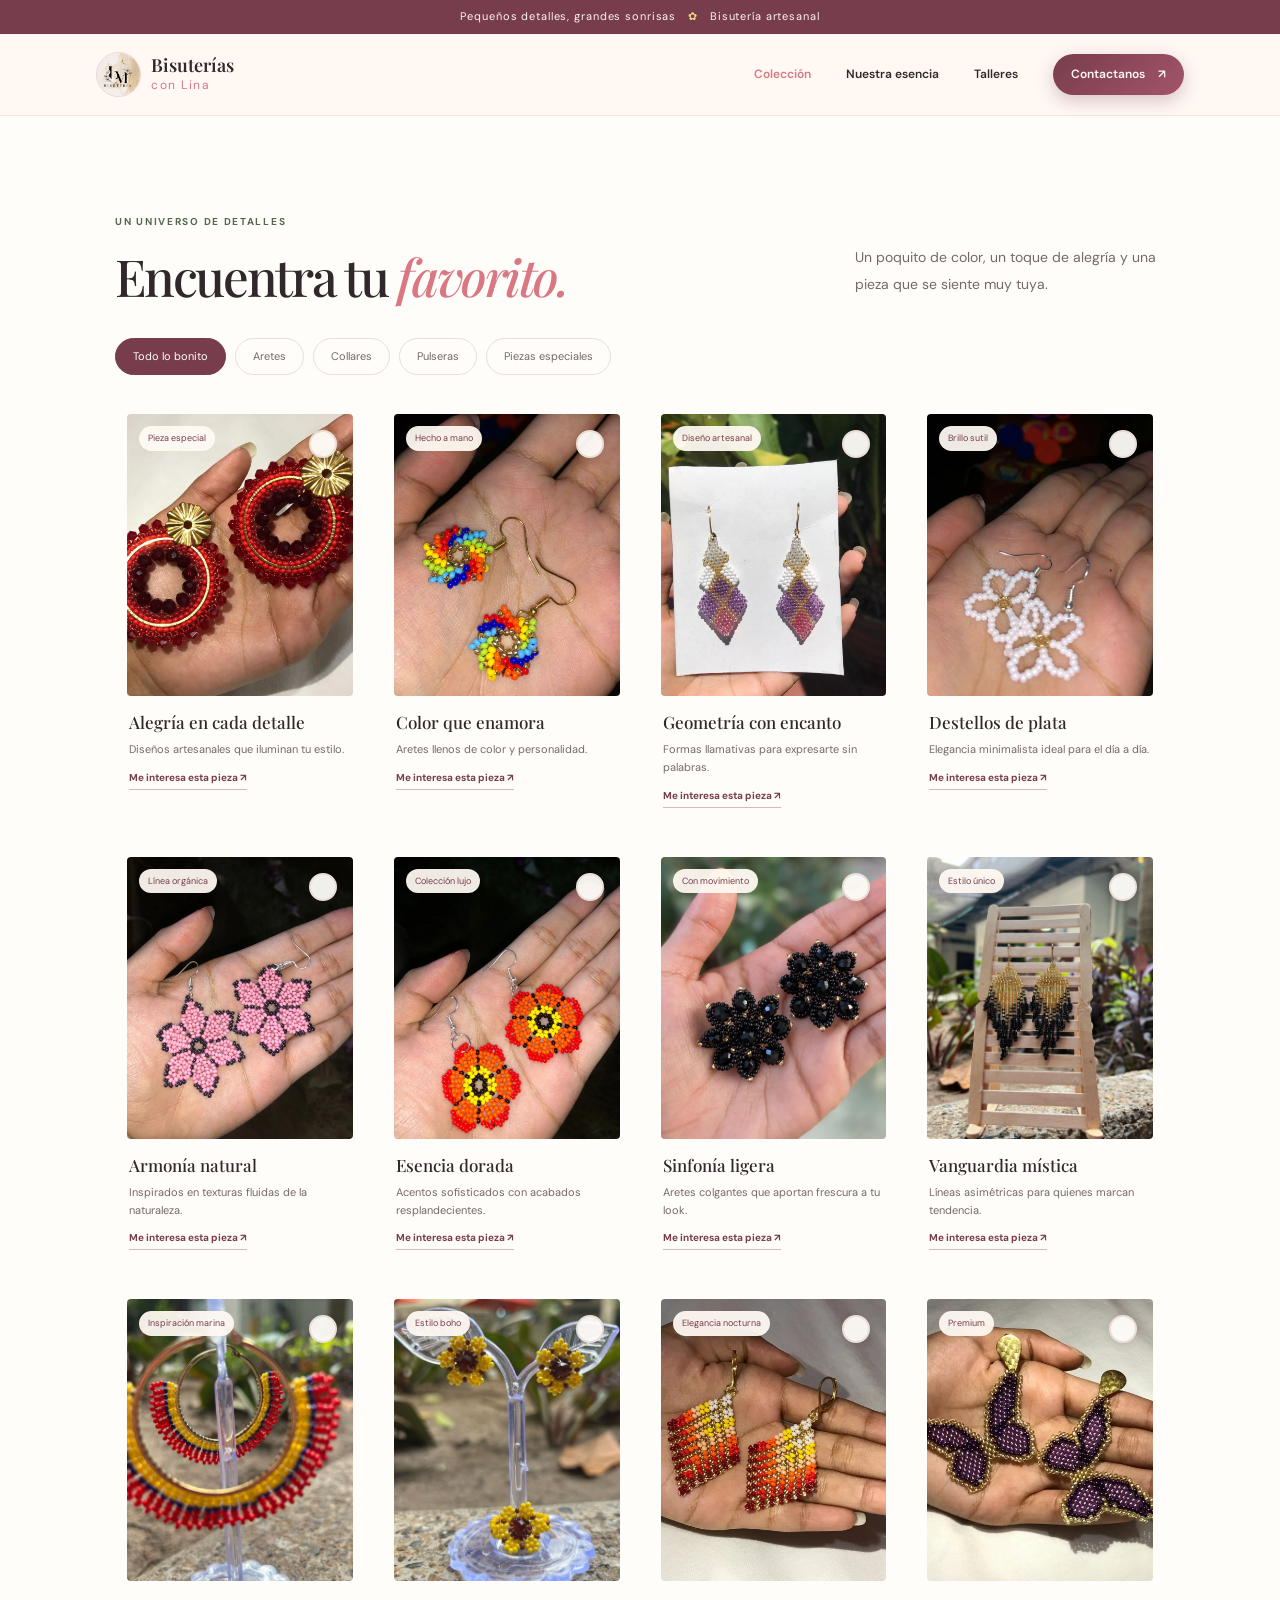
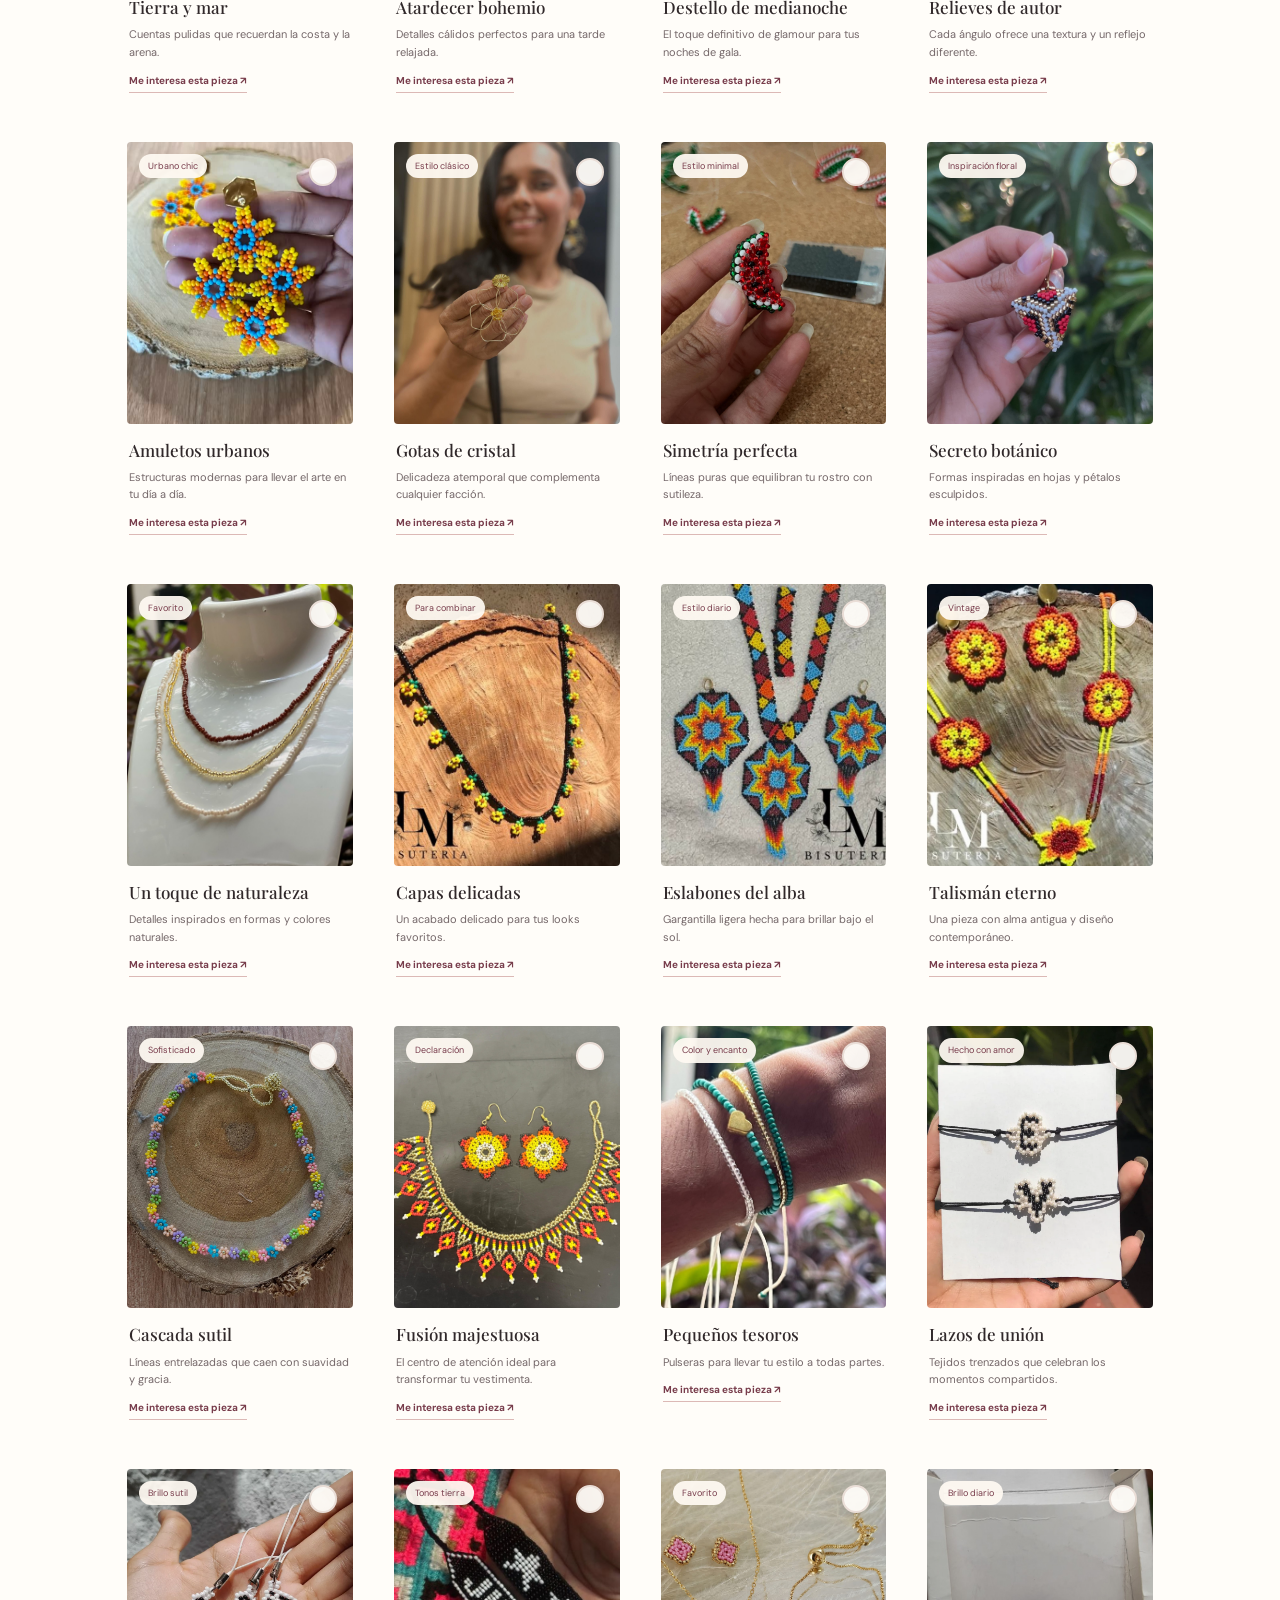
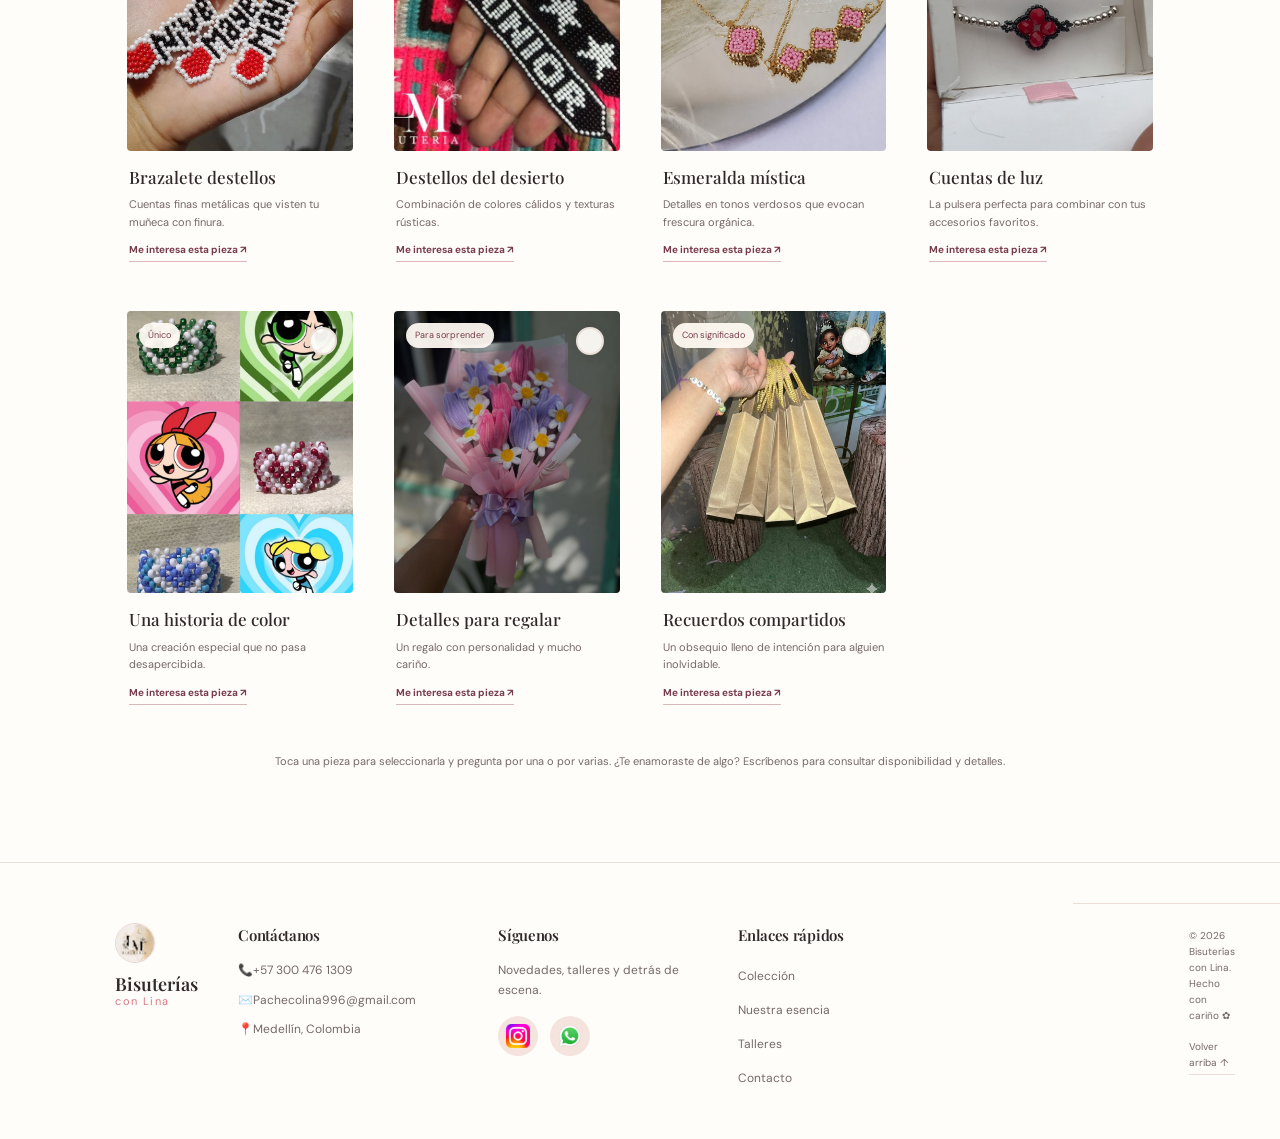
==== commit 6c5bc204: "cambios completos" ====
--- a/coleccion/index.html
+++ b/coleccion/index.html
@@ -25,7 +25,7 @@
       <a href="/coleccion/" aria-current="page">Colección</a>
       <a href="/esencia/">Nuestra esencia</a>
       <a href="/talleres/">Talleres</a>
-      <a class="nav-cta" href="/contacto/">Hablemos <span>↗</span></a>
+      <a class="nav-cta" href="/contacto/">Contactanos <span>↗</span></a>
     </nav>
   </header>
   <main>
@@ -61,15 +61,15 @@
       <div class="footer-contact">
         <h4>Contáctanos</h4>
         <p><span class="contact-icon">📞</span><a href="tel:+573004761309">+57 300 476 1309</a></p>
-        <p><span class="contact-icon">✉️</span><a href="mailto:lina.pachecoo@pca.edu.co">lina.pachecoo@pca.edu.co</a></p>
+        <p><span class="contact-icon">✉️</span><a href="mailto:Pachecolina996@gmail.com">Pachecolina996@gmail.com</a></p>
         <p><span class="contact-icon">📍</span>Medellín, Colombia</p>
       </div>
       <div class="footer-social">
         <h4>Síguenos</h4>
         <p>Novedades, talleres y detrás de escena.</p>
         <div class="social-links">
-          <a href="https://www.instagram.com/bisuterialm17" target="_blank" rel="noopener noreferrer" aria-label="Instagram">📷</a>
-          <a href="https://wa.me/573004761309" target="_blank" rel="noopener noreferrer" aria-label="WhatsApp">💬</a>
+          <a href="https://www.instagram.com/bisuterialm17" target="_blank" rel="noopener noreferrer" aria-label="Instagram"><img src="/assets/img/instagram.png" alt="Instagram" width="40" height="40"></a>
+          <a href="https://wa.me/573004761309" target="_blank" rel="noopener noreferrer" aria-label="WhatsApp"><img src="/assets/img/whatsapp.png" alt="WhatsApp" width="40" height="40"></a>
         </div>
       </div>
       <div class="footer-links">
@@ -87,5 +87,12 @@
       <a href="#top" class="back-top">Volver arriba ↑</a>
     </div>
   </footer>
+
+  <!-- Lightbox para ver producto en grande -->
+  <div class="lightbox" id="lightbox" aria-hidden="true" role="dialog" aria-modal="true" aria-label="Ver pieza en grande">
+    <button class="lightbox-close" id="lightbox-close" aria-label="Cerrar vista grande">✕</button>
+    <img class="lightbox-image" id="lightbox-image" src="" alt="Pieza en grande">
+  </div>
+
 </body>
 </html>
--- a/assets/css/styles.css
+++ b/assets/css/styles.css
@@ -113,15 +113,16 @@
   color: #fff9f5;
 }
 
-.selection-bar{position:fixed;left:50%;bottom:22px;transform:translate(-50%,140%);width:min(680px,calc(100% - 32px));background:var(--ink);color:#fff9f5;border-radius:44px;padding:12px 12px 12px 24px;display:flex;align-items:center;justify-content:space-between;gap:16px;box-shadow:0 18px 45px rgba(48,40,42,.4);z-index:60;visibility:hidden;transition:transform .4s cubic-bezier(.22,.9,.3,1),visibility 0s .4s}
+.selection-bar{position:fixed;left:50%;bottom:22px;transform:translate(-50%,140%);width:min(680px,calc(100% - 32px));background:linear-gradient(135deg,var(--berry) 0%,var(--pink) 100%);color:#fff9f5;border-radius:44px;padding:12px 12px 12px 24px;display:flex;align-items:center;justify-content:space-between;gap:16px;box-shadow:0 18px 45px rgba(120,61,76,.45),0 0 0 1px rgba(255,255,255,.15);z-index:60;visibility:hidden;transition:transform .4s cubic-bezier(.22,.9,.3,1),visibility 0s .4s}
 .selection-bar.visible{transform:translate(-50%,0);visibility:visible;transition:transform .4s cubic-bezier(.22,.9,.3,1),visibility 0s 0s}
 .selection-bar-count{font-size:13px;font-weight:600;line-height:1.3}
 .selection-bar-count b{color:var(--yellow);font-size:15px}
 .selection-actions{display:flex;align-items:center;gap:12px}
-.selection-clear{background:transparent;border:0;color:#cdb9bc;font-size:11px;cursor:pointer;text-decoration:underline;text-underline-offset:3px;padding:15px}
-.selection-clear:hover{color:#fff9f5}
-.selection-bar .button-whatsapp{padding:12px 20px;font-size:12px;white-space:nowrap}
-@media(max-width:650px){.selection-bar{flex-direction:column;align-items:stretch;padding:16px;border-radius:20px;bottom:12px;width:calc(100% - 24px)}.selection-actions{flex-direction:column;gap:10px}.selection-bar .button-whatsapp{justify-content:center}.selection-clear{align-self:center}.select-check{width:24px;height:24px;font-size:13px}}
+.selection-clear{background:rgba(255,255,255,.2);border:0;color:#fff9f5;font-size:11px;cursor:pointer;text-decoration:none;text-underline-offset:3px;padding:8px 14px;border-radius:20px;font-weight:600}
+.selection-clear:hover{background:rgba(255,255,255,.35);color:#fff9f5}
+.selection-bar .button-whatsapp{padding:10px 18px;font-size:12px;white-space:nowrap;background:#fff;color:var(--berry);font-weight:700;border-radius:30px}
+.selection-bar .button-whatsapp:hover{background:#fff9f5;color:var(--berry);transform:translateY(-2px)}
+@media(max-width:650px){.selection-bar{flex-direction:column;align-items:stretch;padding:16px;border-radius:20px;bottom:12px;width:calc(100% - 24px)}.selection-actions{flex-direction:column;gap:10px}.selection-bar .button-whatsapp{justify-content:center;width:100%}.selection-clear{align-self:center}.select-check{width:24px;height:24px;font-size:13px}}
 
 
 /* ==========================================================================
@@ -354,8 +355,10 @@
 .footer-social h4 { font-family: var(--serif); font-size: 15px; font-weight: 600; color: var(--ink); margin: 0 0 14px; letter-spacing: -0.02em; }
 .footer-social p { margin: 0 0 16px; font-size: 12px; color: var(--muted); line-height: 1.6; }
 .social-links { display: flex; gap: 12px; }
-.social-links a { display: flex; align-items: center; justify-content: center; width: 40px; height: 40px; background: #f5e3dd; border-radius: 50%; color: var(--berry); font-size: 16px; text-decoration: none; transition: transform 0.2s, background 0.2s, color 0.2s; }
-.social-links a:hover { background: var(--berry); color: #fff; transform: translateY(-3px); }
+.social-links a { display: flex; align-items: center; justify-content: center; width: 40px; height: 40px; background: #f5e3dd; border-radius: 50%; text-decoration: none; transition: transform 0.2s, background 0.2s; }
+.social-links a img { width: 24px; height: 24px; object-fit: contain; display: block; }
+.social-links a:hover { background: var(--berry); transform: translateY(-3px); }
+.social-links a:hover img { filter: brightness(0) invert(1); }
 .footer-links h4 { font-family: var(--serif); font-size: 15px; font-weight: 600; color: var(--ink); margin: 0 0 16px; letter-spacing: -0.02em; }
 .footer-links ul { list-style: none; padding: 0; margin: 0; }
 .footer-links li { margin: 0 0 10px; }
@@ -400,6 +403,68 @@
 .taller-card:hover img { transform: scale(1.05); }
 .taller-card:nth-child(3) { grid-row: span 2; }
 .taller-card:nth-child(6) { grid-row: span 2; }
+/* ==========================================================================
+   LIGHTBOX — VER PIEZA EN GRANDE (COLECCIÓN)
+   ========================================================================== */
+.lightbox {
+  position: fixed;
+  inset: 0;
+  z-index: 1000;
+  background: rgba(120, 61, 76, 0.92);
+  display: none;
+  align-items: center;
+  justify-content: center;
+  padding: 30px;
+  opacity: 0;
+  transition: opacity 0.35s ease;
+  cursor: zoom-out;
+}
+.lightbox.open {
+  display: flex;
+  opacity: 1;
+}
+.lightbox-image {
+  max-width: 90vw;
+  max-height: 85vh;
+  width: auto;
+  height: auto;
+  object-fit: contain;
+  border-radius: 12px;
+  box-shadow: 0 20px 60px rgba(0, 0, 0, 0.5);
+  border: 4px solid #fff9f5;
+  transform: scale(0.9);
+  transition: transform 0.35s ease;
+  display: block;
+}
+.lightbox.open .lightbox-image {
+  transform: scale(1);
+}
+.lightbox-close {
+  position: absolute;
+  top: 24px;
+  right: 24px;
+  width: 48px;
+  height: 48px;
+  border-radius: 50%;
+  border: 2px solid #fff9f5;
+  background: rgba(120, 61, 76, 0.85);
+  color: #fff9f5;
+  font-size: 24px;
+  font-weight: 700;
+  display: flex;
+  align-items: center;
+  justify-content: center;
+  cursor: pointer;
+  z-index: 1001;
+  transition: transform 0.2s, background 0.2s;
+}
+.lightbox-close:hover {
+  background: var(--pink);
+  transform: rotate(90deg);
+}
+/* Cerrar con tecla ESC */
+.lightbox:focus { outline: none; }
+
 /* Responsive — Pie de página, esencia y talleres */
 @media (max-width: 900px) {
   .footer-grid { grid-template-columns: 1fr 1fr; gap: 30px; padding: 50px 6% 30px; }
